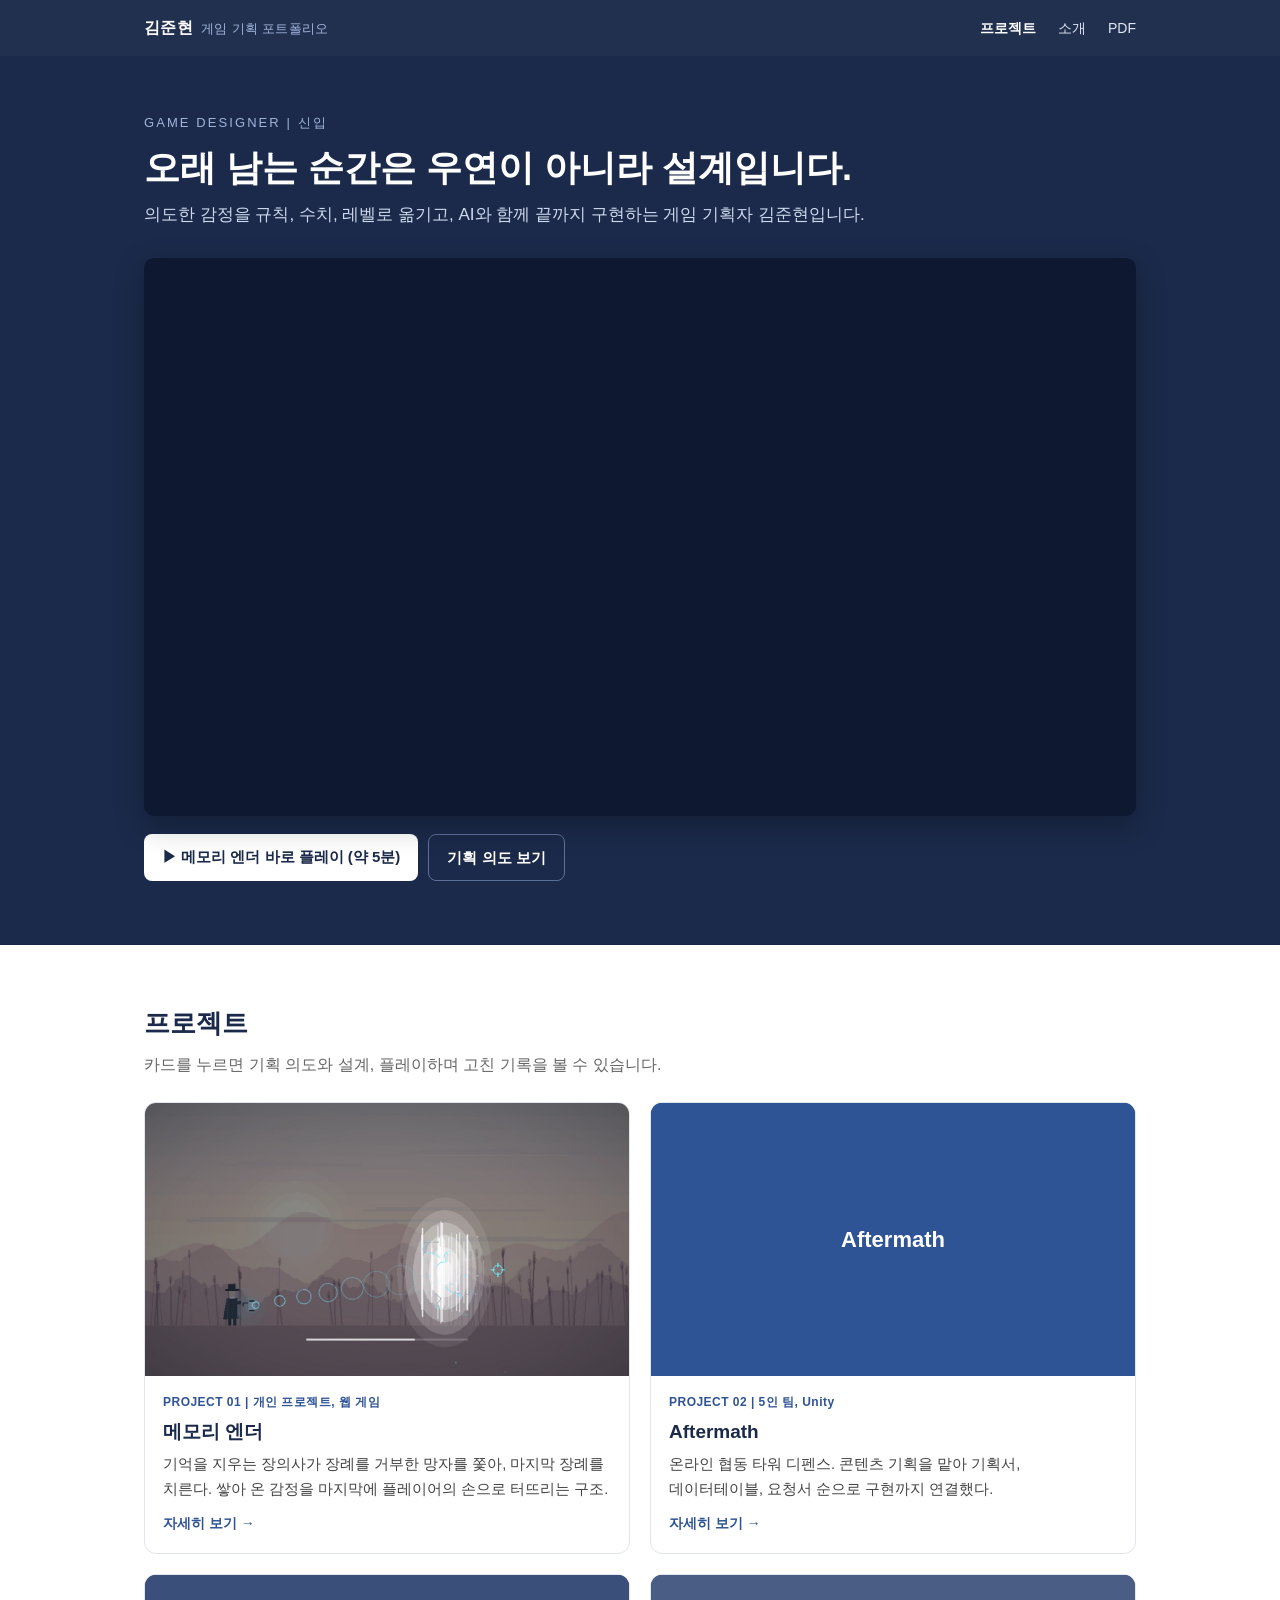
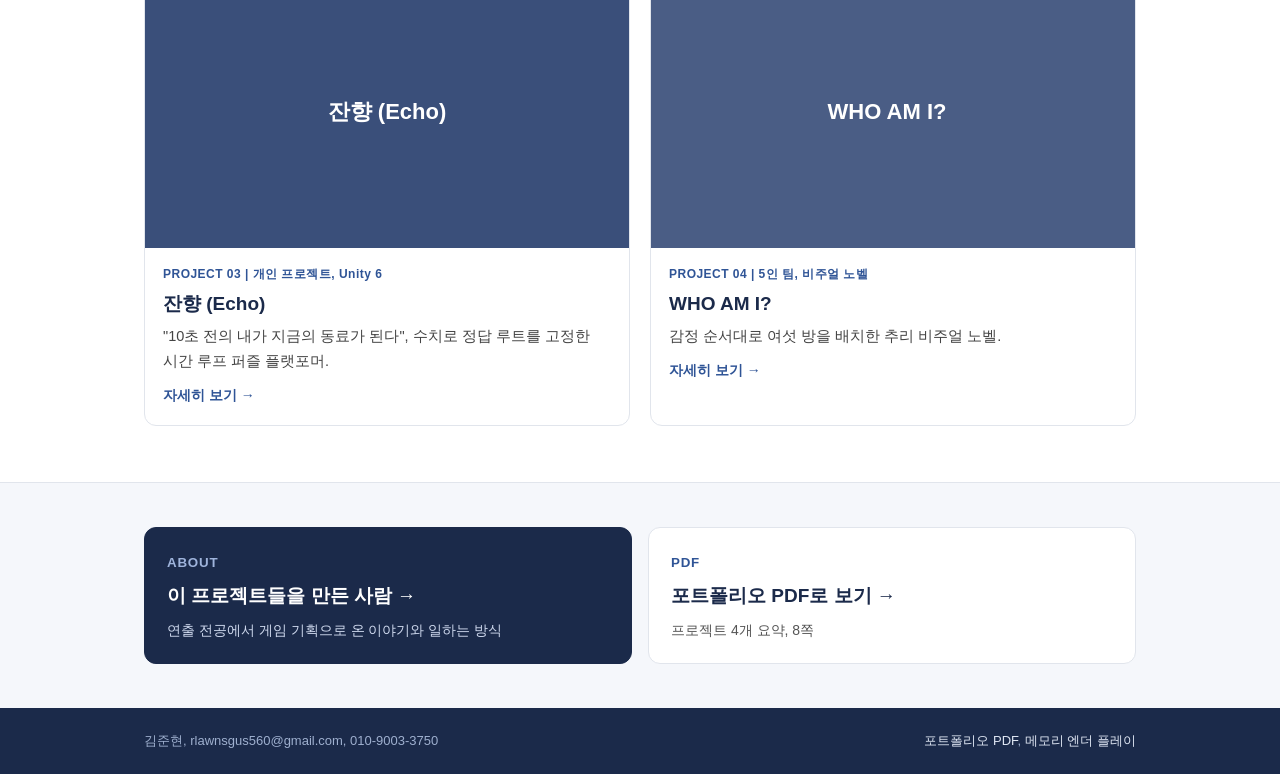
==== index.html @ c904babc "갤러리와 기획서 화면 순서를 타이틀부터로, WHO AM I 카드 제목 시각 보정 Co-Authored-By: Claude Opus 5.5 <noreply@anthropic.com>" ====
<!DOCTYPE html><html lang="ko"><head><meta charset="utf-8"><meta name="viewport" content="width=device-width,initial-scale=1">
<title>김준현 | 게임 기획 포트폴리오</title><meta name="description" content="게임 기획자 김준현 포트폴리오">
<link rel="stylesheet" href="assets/style.css?v=3"></head><body>
<nav class="top"><div class="wrap"><a class="brand" href="index.html">김준현<span>게임 기획 포트폴리오</span></a><ul><li><a href="index.html" class="on">프로젝트</a></li><li><a href="about.html" class="">소개</a></li><li><a href="files/portfolio.pdf" class="">PDF</a></li></ul></div></nav>

<header class="hero"><div class="wrap">
<div class="k">GAME DESIGNER | 신입</div>
<h1>오래 남는 순간은 우연이 아니라 설계입니다.</h1>
<p class="lead">의도한 감정을 규칙, 수치, 레벨로 옮기고, AI와 함께 끝까지 구현하는 게임 기획자 김준현입니다.</p>
<div class="video" data-v="memory-ender"><div class="ph"><img src="assets/img/me-chase.jpg" alt=""><div><b style="font-size:20px;color:#fff">메모리 엔더 플레이 영상</b><br>영상 준비 중. 아래 버튼으로 바로 플레이할 수 있습니다</div></div></div>
<div class="btns"><a class="btn p" href="https://sei-ban.github.io/memory-ender/?v=1124" target="_blank" rel="noopener">▶ 메모리 엔더 바로 플레이 (약 5분)</a><a class="btn g" href="projects/memory-ender.html">기획 의도 보기</a></div>
</div></header>
<section class="s"><div class="wrap">
<h2 class="t">프로젝트</h2><p class="st">카드를 누르면 기획 의도와 설계, 플레이하며 고친 기록을 볼 수 있습니다.</p>
<div class="cards"><a class="card" href="projects/memory-ender.html"><div class="thumb"><img src="assets/img/me-climax.jpg" alt=""></div><div class="c"><div class="tag">PROJECT 01 | 개인 프로젝트, 웹 게임</div><h4>메모리 엔더</h4><p>기억을 지우는 장의사가 장례를 거부한 망자를 쫓아, 마지막 장례를 치른다. 쌓아 온 감정을 마지막에 플레이어의 손으로 터뜨리는 구조.</p><div class="more">자세히 보기 →</div></div></a><a class="card" href="projects/aftermath.html"><div class="thumb"><div class="txt" style="background:#2F5496;">Aftermath</div></div><div class="c"><div class="tag">PROJECT 02 | 5인 팀, Unity</div><h4>Aftermath</h4><p>온라인 협동 타워 디펜스. 콘텐츠 기획을 맡아 기획서, 데이터테이블, 요청서 순으로 구현까지 연결했다.</p><div class="more">자세히 보기 →</div></div></a><a class="card" href="projects/echo.html"><div class="thumb"><div class="txt" style="background:#3A4F7A;">잔향 (Echo)</div></div><div class="c"><div class="tag">PROJECT 03 | 개인 프로젝트, Unity 6</div><h4>잔향 (Echo)</h4><p>"10초 전의 내가 지금의 동료가 된다", 수치로 정답 루트를 고정한 시간 루프 퍼즐 플랫포머.</p><div class="more">자세히 보기 →</div></div></a><a class="card" href="projects/whoami.html"><div class="thumb"><div class="txt" style="background:#4A5D85;padding-right:28px;">WHO AM I?</div></div><div class="c"><div class="tag">PROJECT 04 | 5인 팀, 비주얼 노벨</div><h4>WHO AM I?</h4><p>감정 순서대로 여섯 방을 배치한 추리 비주얼 노벨.</p><div class="more">자세히 보기 →</div></div></a></div>
</div></section>
<section class="next"><div class="wrap"><div class="grid">
<a class="box dark" href="about.html"><small>ABOUT</small><b>이 프로젝트들을 만든 사람 →</b><span>연출 전공에서 게임 기획으로 온 이야기와 일하는 방식</span></a>
<a class="box" href="files/portfolio.pdf"><small>PDF</small><b>포트폴리오 PDF로 보기 →</b><span>프로젝트 4개 요약, 8쪽</span></a>
</div></div></section>
<footer><div class="wrap"><span>김준현, rlawnsgus560@gmail.com, 010-9003-3750</span><span><a href="files/portfolio.pdf">포트폴리오 PDF</a>, <a href="https://sei-ban.github.io/memory-ender/?v=1124" target="_blank" rel="noopener">메모리 엔더 플레이</a></span></div></footer>
<script src="assets/site.js?v=2"></script></body></html>
---- assets/style.css ----
:root{--navy:#1B2A4A;--navy2:#2F5496;--sky:#9fb4dc;--bg:#F5F7FB;--line:#e1e5ec;--text:#222;--muted:#666}
*{box-sizing:border-box;margin:0;padding:0}
html{scroll-behavior:smooth}
body{font-family:'Pretendard','Malgun Gothic','Apple SD Gothic Neo','Noto Sans KR',sans-serif;color:var(--text);background:#fff;line-height:1.7;font-size:16px;word-break:keep-all}
a{color:var(--navy2);text-decoration:none}a:hover{text-decoration:underline}
img{max-width:100%;display:block}
.wrap{max-width:1040px;margin:0 auto;padding:0 24px}

/* 상단 메뉴 */
nav.top{position:sticky;top:0;z-index:10;background:rgba(27,42,74,.97);color:#fff}
nav.top .wrap{display:flex;align-items:center;justify-content:space-between;height:56px}
nav.top .brand{color:#fff;font-weight:700;letter-spacing:.02em}
nav.top .brand span{color:var(--sky);font-weight:400;margin-left:8px;font-size:13px}
nav.top ul{list-style:none;display:flex;gap:22px}
nav.top ul a{color:#dfe6f3;font-size:14px}nav.top ul a.on{color:#fff;font-weight:700}

/* 히어로 */
.hero{background:var(--navy);color:#fff;padding:56px 0 64px}
.hero .k{color:var(--sky);font-size:13px;letter-spacing:.16em}
.hero h1{font-size:36px;line-height:1.35;margin:10px 0 8px}
.hero p.lead{color:#cfd9ee;font-size:17px}
.hero .video{margin-top:28px}
.video{position:relative;aspect-ratio:16/9;background:#0e1830;border-radius:10px;overflow:hidden;box-shadow:0 10px 30px rgba(0,0,0,.25)}
.video iframe{position:absolute;inset:0;width:100%;height:100%;border:0}
.video .ph{position:absolute;inset:0;display:flex;flex-direction:column;align-items:center;justify-content:center;color:#cfd9ee;text-align:center;padding:20px}
.video .ph img{position:absolute;inset:0;width:100%;height:100%;object-fit:cover;opacity:.55}
.video .ph div{position:relative}
.btns{display:flex;gap:10px;flex-wrap:wrap;margin-top:18px}
.btn{display:inline-block;padding:10px 18px;border-radius:8px;font-weight:700;font-size:15px}
.btn.p{background:#fff;color:var(--navy)}.btn.g{border:1px solid #5d7099;color:#fff}
.btn.n{background:var(--navy);color:#fff}.btn.o{border:1px solid var(--navy);color:var(--navy)}
.btn:hover{text-decoration:none;opacity:.9}

/* 섹션 */
section.s{padding:56px 0}
section.alt{background:var(--bg)}
h2.t{font-size:26px;color:var(--navy);margin-bottom:6px}
p.st{color:var(--muted);margin-bottom:24px}
h3{font-size:19px;color:var(--navy);margin:34px 0 10px;padding-left:10px;border-left:4px solid var(--navy2)}
p{margin-bottom:10px}

/* 카드 */
.cards{display:grid;grid-template-columns:repeat(2,1fr);gap:20px}
.card{display:block;background:#fff;border:1px solid var(--line);border-radius:12px;overflow:hidden;color:var(--text);transition:transform .15s,box-shadow .15s}
.card:hover{transform:translateY(-3px);box-shadow:0 10px 24px rgba(27,42,74,.12);text-decoration:none}
.card .thumb{aspect-ratio:16/9;background:var(--navy);position:relative;overflow:hidden}
.card .thumb img{width:100%;height:100%;object-fit:cover}
.card .thumb .txt{position:absolute;inset:0;display:flex;align-items:center;justify-content:center;color:#fff;font-size:22px;font-weight:700;text-align:center;padding:16px}
.card .c{padding:16px 18px 18px}
.card .tag{font-size:12px;color:var(--navy2);font-weight:700;letter-spacing:.04em}
.card h4{font-size:19px;color:var(--navy);margin:4px 0}
.card p{font-size:14.5px;color:#444;margin:0}
.card .more{margin-top:10px;font-size:14px;font-weight:700;color:var(--navy2)}

/* 상세 */
.phead{background:var(--navy);color:#fff;padding:40px 0 34px}
.phead .k{color:var(--sky);font-size:13px;letter-spacing:.14em}
.phead h1{font-size:32px;margin:6px 0}
.phead p{color:#cfd9ee;margin:0}
.stats{display:grid;grid-template-columns:repeat(4,1fr);gap:12px;margin:24px 0}
.stat{border:1px solid var(--line);border-radius:10px;text-align:center;padding:14px 6px;background:#fff}
.stat b{display:block;font-size:26px;color:var(--navy);line-height:1.2}.stat span{font-size:13px;color:var(--muted)}
table{width:100%;border-collapse:collapse;font-size:14.5px;margin:8px 0 14px}
th{background:var(--navy);color:#fff;text-align:left;padding:9px 10px;font-weight:700}
td{border:1px solid var(--line);padding:9px 10px;vertical-align:top}
table.info td.h{background:#F2F5FA;color:var(--navy);font-weight:700;width:110px}
.fig{margin:10px 0 6px;border:1px solid var(--line);border-radius:8px;overflow:hidden}
.cap{font-size:13px;color:var(--muted);margin-bottom:12px}
.gallery{display:grid;grid-template-columns:repeat(2,1fr);gap:10px;margin:10px 0}
.gallery img{border-radius:8px;border:1px solid var(--line)}
ul.l{padding-left:20px;margin-bottom:12px}ul.l li{margin-bottom:4px}
.lesson{background:var(--navy);color:#fff;border-radius:10px;padding:16px 20px;margin:26px 0 0}
.lesson b{color:var(--sky);margin-right:8px}
.note{font-size:13.5px;color:var(--muted)}
.docs{display:flex;flex-wrap:wrap;gap:10px;margin:8px 0}

/* 다음으로 */
.next{background:var(--bg);padding:44px 0;border-top:1px solid var(--line)}
.next .grid{display:grid;grid-template-columns:1fr 1fr;gap:16px}
.next a.box{display:block;background:#fff;border:1px solid var(--line);border-radius:12px;padding:20px 22px;color:var(--text)}
.next a.box:hover{text-decoration:none;box-shadow:0 8px 20px rgba(27,42,74,.1)}
.next .box small{color:var(--navy2);font-weight:700;letter-spacing:.06em}
.next .box b{display:block;font-size:19px;color:var(--navy);margin:4px 0}
.next .box span{font-size:14px;color:#555}
.next .box.dark{background:var(--navy);border-color:var(--navy)}
.next .box.dark b{color:#fff}.next .box.dark span{color:#cfd9ee}.next .box.dark small{color:var(--sky)}

/* 소개 */
.about{display:grid;grid-template-columns:220px 1fr;gap:36px;align-items:start}
.about img.ph{width:220px;border-radius:12px}
.chips{display:flex;flex-wrap:wrap;gap:8px;margin:8px 0 14px}
.chip{background:#EEF2F9;color:var(--navy);border-radius:20px;padding:4px 12px;font-size:14px}
.tl{border-left:2px solid var(--line);padding-left:18px;margin:8px 0}
.tl div{position:relative;margin-bottom:12px}
.tl div::before{content:'';position:absolute;left:-24px;top:9px;width:10px;height:10px;border-radius:50%;background:var(--navy2)}
.tl b{color:var(--navy)}
.pdfview{width:100%;height:80vh;border:1px solid var(--line);border-radius:8px}

footer{background:var(--navy);color:#9fb0cf;font-size:13px;padding:22px 0}
footer .wrap{display:flex;justify-content:space-between;flex-wrap:wrap;gap:8px}
footer a{color:#dfe6f3}

@media(max-width:760px){
 .hero h1{font-size:27px}.cards,.next .grid,.gallery{grid-template-columns:1fr}
 .stats{grid-template-columns:repeat(2,1fr)}.about{grid-template-columns:1fr}
 nav.top ul{gap:14px}nav.top .brand span{display:none}
}

.slides{position:relative;width:100%;aspect-ratio:16/9;margin:12px 0;border:1px solid #d9dde5;border-radius:8px;overflow:hidden;background:#f3f4f7}
.slides iframe{position:absolute;inset:0;width:100%;height:100%;border:0}

.next.top{padding:14px 0;background:var(--bg);border-bottom:1px solid var(--line)}
.next.top .grid{gap:12px}
.next.top .box{padding:12px 16px}
.next.top .box b{font-size:15px}
.next.top .box span{font-size:13px}

.doclist{display:grid;grid-template-columns:repeat(auto-fill,minmax(230px,1fr));gap:12px;margin:10px 0 8px}
.doclist .dg{border:1px solid var(--line);border-radius:10px;padding:12px 14px;background:#fff}
.doclist .dg b{display:block;color:var(--navy);font-size:14px;margin-bottom:6px}
.doclist .dg a{display:block;font-size:14px;padding:3px 0;border-top:1px dashed #edf0f5}
.doclist .dg a:first-of-type{border-top:none}
.doclist .dg a small{color:#8a93a3;font-size:12px;margin-left:4px}
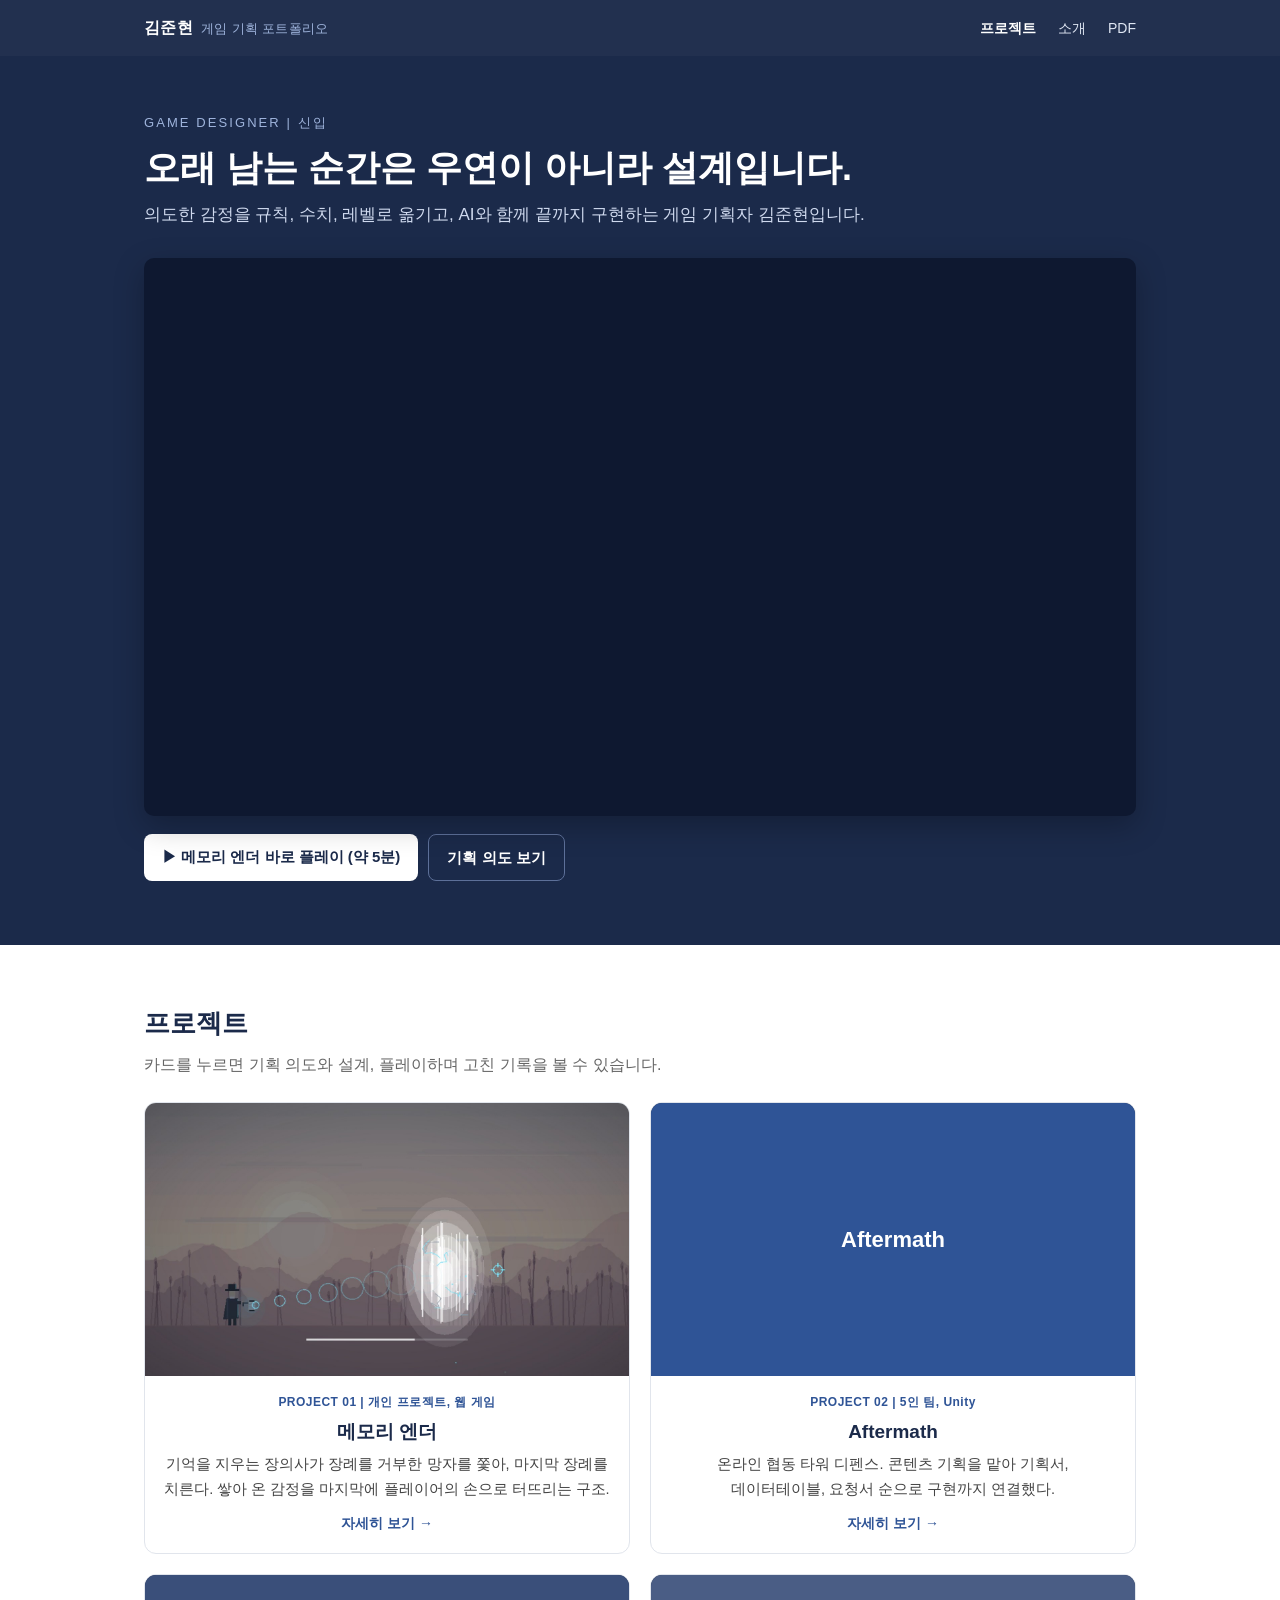
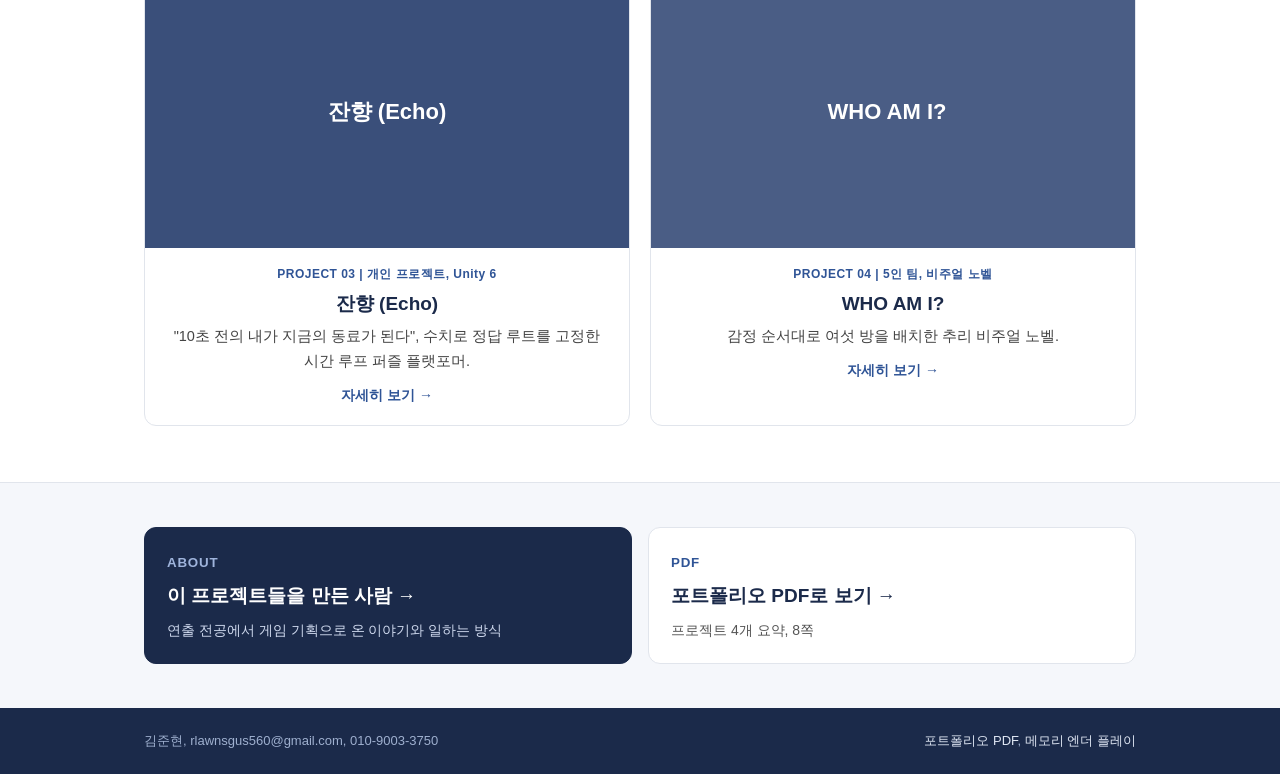
==== commit e1fbc76b: "프로젝트 카드 문구 가운데 정렬 Co-Authored-By: Claude Opus 5.5 <noreply@anthropic.com> Claude-Session: https://cl" ====
--- a/index.html
+++ b/index.html
@@ -1,6 +1,6 @@
 <!DOCTYPE html><html lang="ko"><head><meta charset="utf-8"><meta name="viewport" content="width=device-width,initial-scale=1">
 <title>김준현 | 게임 기획 포트폴리오</title><meta name="description" content="게임 기획자 김준현 포트폴리오">
-<link rel="stylesheet" href="assets/style.css?v=3"></head><body>
+<link rel="stylesheet" href="assets/style.css?v=4"></head><body>
 <nav class="top"><div class="wrap"><a class="brand" href="index.html">김준현<span>게임 기획 포트폴리오</span></a><ul><li><a href="index.html" class="on">프로젝트</a></li><li><a href="about.html" class="">소개</a></li><li><a href="files/portfolio.pdf" class="">PDF</a></li></ul></div></nav>
 
 <header class="hero"><div class="wrap">
--- a/assets/style.css
+++ b/assets/style.css
@@ -46,7 +46,7 @@
 .card .thumb{aspect-ratio:16/9;background:var(--navy);position:relative;overflow:hidden}
 .card .thumb img{width:100%;height:100%;object-fit:cover}
 .card .thumb .txt{position:absolute;inset:0;display:flex;align-items:center;justify-content:center;color:#fff;font-size:22px;font-weight:700;text-align:center;padding:16px}
-.card .c{padding:16px 18px 18px}
+.card .c{padding:16px 18px 18px;text-align:center}
 .card .tag{font-size:12px;color:var(--navy2);font-weight:700;letter-spacing:.04em}
 .card h4{font-size:19px;color:var(--navy);margin:4px 0}
 .card p{font-size:14.5px;color:#444;margin:0}
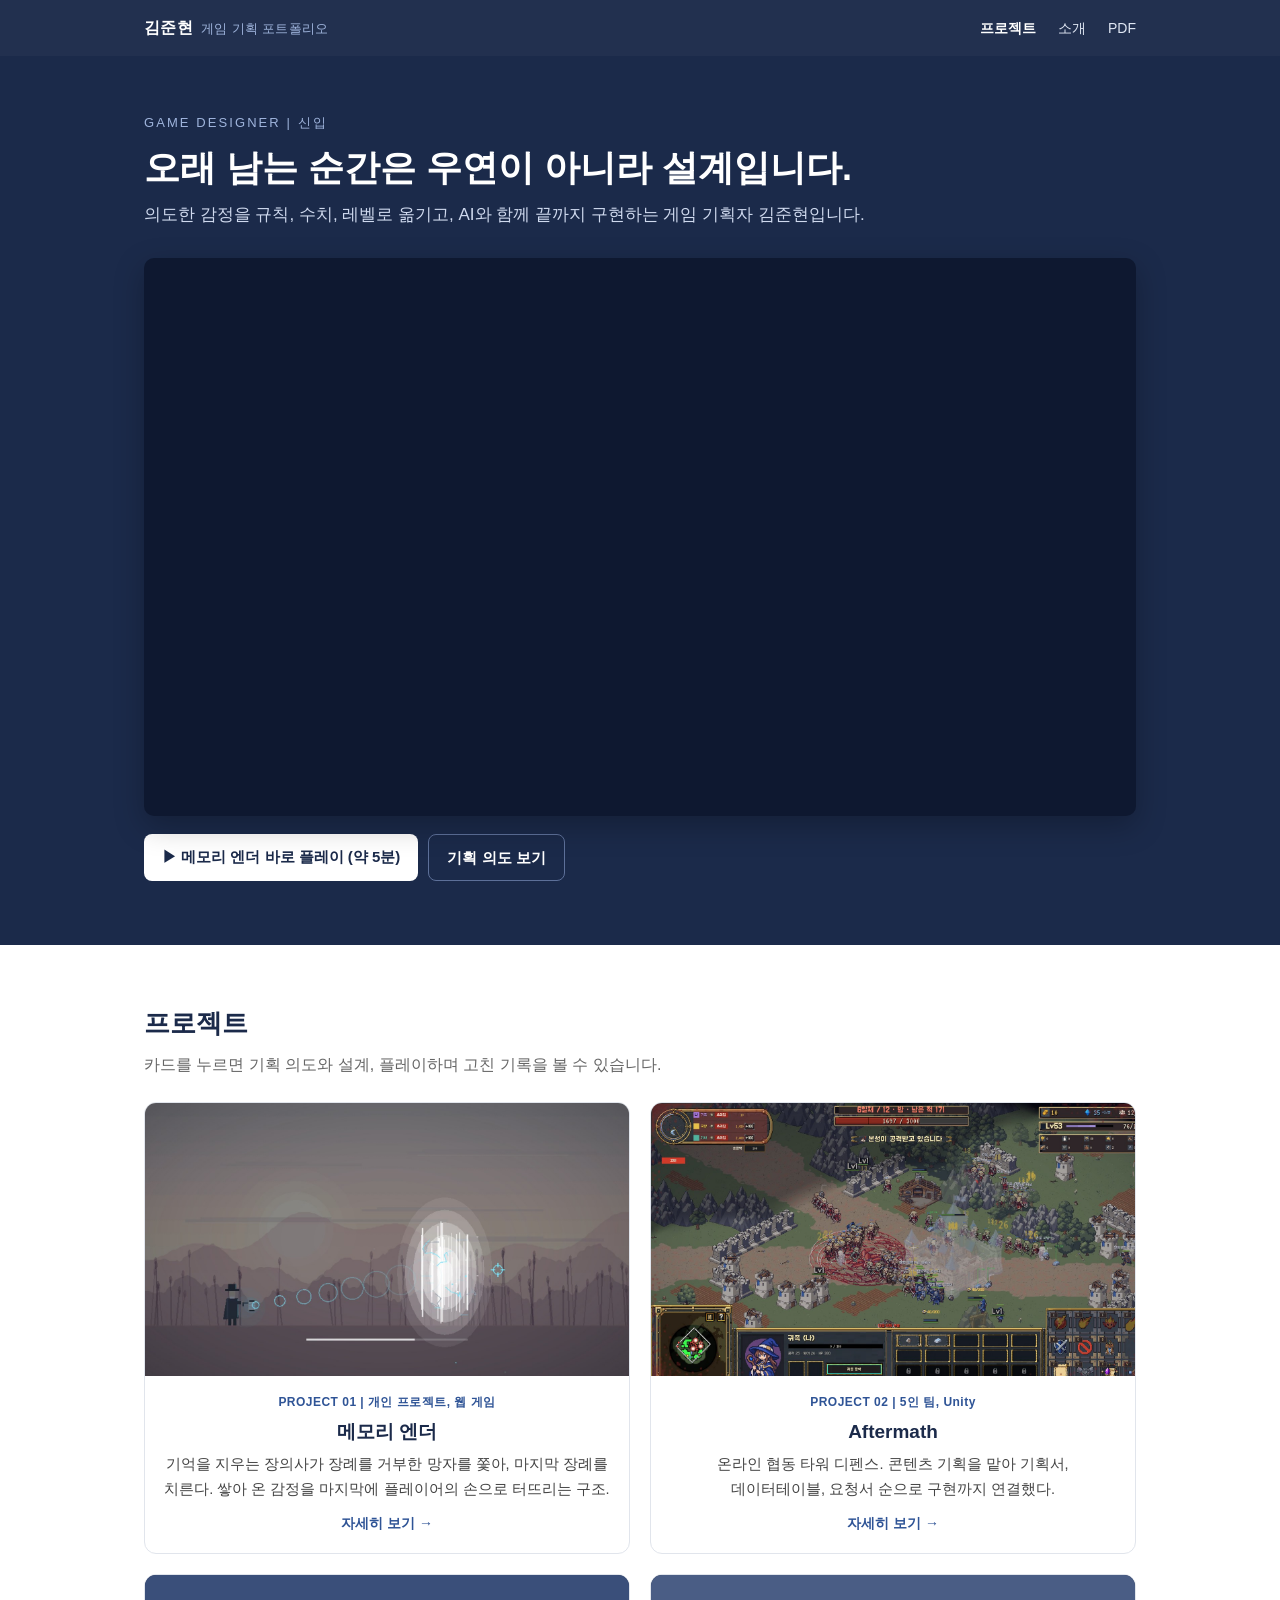
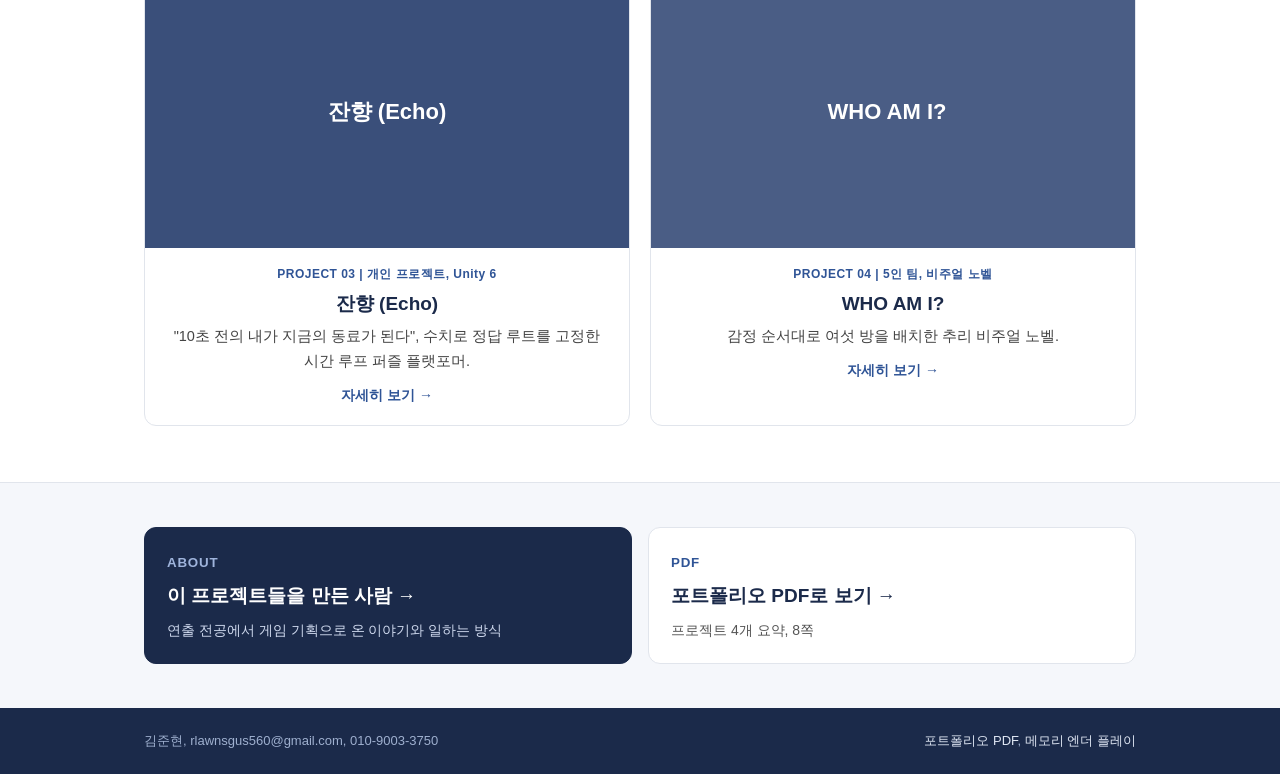
==== commit cbd9e716: "Aftermath 게임 화면 갤러리와 카드 썸네일 추가, 포트폴리오 PDF 갱신 Co-Authored-By: Claude Opus 5.5 <noreply@anthropic.com>" ====
--- a/index.html
+++ b/index.html
@@ -12,7 +12,7 @@
 </div></header>
 <section class="s"><div class="wrap">
 <h2 class="t">프로젝트</h2><p class="st">카드를 누르면 기획 의도와 설계, 플레이하며 고친 기록을 볼 수 있습니다.</p>
-<div class="cards"><a class="card" href="projects/memory-ender.html"><div class="thumb"><img src="assets/img/me-climax.jpg" alt=""></div><div class="c"><div class="tag">PROJECT 01 | 개인 프로젝트, 웹 게임</div><h4>메모리 엔더</h4><p>기억을 지우는 장의사가 장례를 거부한 망자를 쫓아, 마지막 장례를 치른다. 쌓아 온 감정을 마지막에 플레이어의 손으로 터뜨리는 구조.</p><div class="more">자세히 보기 →</div></div></a><a class="card" href="projects/aftermath.html"><div class="thumb"><div class="txt" style="background:#2F5496;">Aftermath</div></div><div class="c"><div class="tag">PROJECT 02 | 5인 팀, Unity</div><h4>Aftermath</h4><p>온라인 협동 타워 디펜스. 콘텐츠 기획을 맡아 기획서, 데이터테이블, 요청서 순으로 구현까지 연결했다.</p><div class="more">자세히 보기 →</div></div></a><a class="card" href="projects/echo.html"><div class="thumb"><div class="txt" style="background:#3A4F7A;">잔향 (Echo)</div></div><div class="c"><div class="tag">PROJECT 03 | 개인 프로젝트, Unity 6</div><h4>잔향 (Echo)</h4><p>"10초 전의 내가 지금의 동료가 된다", 수치로 정답 루트를 고정한 시간 루프 퍼즐 플랫포머.</p><div class="more">자세히 보기 →</div></div></a><a class="card" href="projects/whoami.html"><div class="thumb"><div class="txt" style="background:#4A5D85;padding-right:28px;">WHO AM I?</div></div><div class="c"><div class="tag">PROJECT 04 | 5인 팀, 비주얼 노벨</div><h4>WHO AM I?</h4><p>감정 순서대로 여섯 방을 배치한 추리 비주얼 노벨.</p><div class="more">자세히 보기 →</div></div></a></div>
+<div class="cards"><a class="card" href="projects/memory-ender.html"><div class="thumb"><img src="assets/img/me-climax.jpg" alt=""></div><div class="c"><div class="tag">PROJECT 01 | 개인 프로젝트, 웹 게임</div><h4>메모리 엔더</h4><p>기억을 지우는 장의사가 장례를 거부한 망자를 쫓아, 마지막 장례를 치른다. 쌓아 온 감정을 마지막에 플레이어의 손으로 터뜨리는 구조.</p><div class="more">자세히 보기 →</div></div></a><a class="card" href="projects/aftermath.html"><div class="thumb"><img src="assets/img/af-battle-full.jpg" alt=""></div><div class="c"><div class="tag">PROJECT 02 | 5인 팀, Unity</div><h4>Aftermath</h4><p>온라인 협동 타워 디펜스. 콘텐츠 기획을 맡아 기획서, 데이터테이블, 요청서 순으로 구현까지 연결했다.</p><div class="more">자세히 보기 →</div></div></a><a class="card" href="projects/echo.html"><div class="thumb"><div class="txt" style="background:#3A4F7A;">잔향 (Echo)</div></div><div class="c"><div class="tag">PROJECT 03 | 개인 프로젝트, Unity 6</div><h4>잔향 (Echo)</h4><p>"10초 전의 내가 지금의 동료가 된다", 수치로 정답 루트를 고정한 시간 루프 퍼즐 플랫포머.</p><div class="more">자세히 보기 →</div></div></a><a class="card" href="projects/whoami.html"><div class="thumb"><div class="txt" style="background:#4A5D85;padding-right:28px;">WHO AM I?</div></div><div class="c"><div class="tag">PROJECT 04 | 5인 팀, 비주얼 노벨</div><h4>WHO AM I?</h4><p>감정 순서대로 여섯 방을 배치한 추리 비주얼 노벨.</p><div class="more">자세히 보기 →</div></div></a></div>
 </div></section>
 <section class="next"><div class="wrap"><div class="grid">
 <a class="box dark" href="about.html"><small>ABOUT</small><b>이 프로젝트들을 만든 사람 →</b><span>연출 전공에서 게임 기획으로 온 이야기와 일하는 방식</span></a>
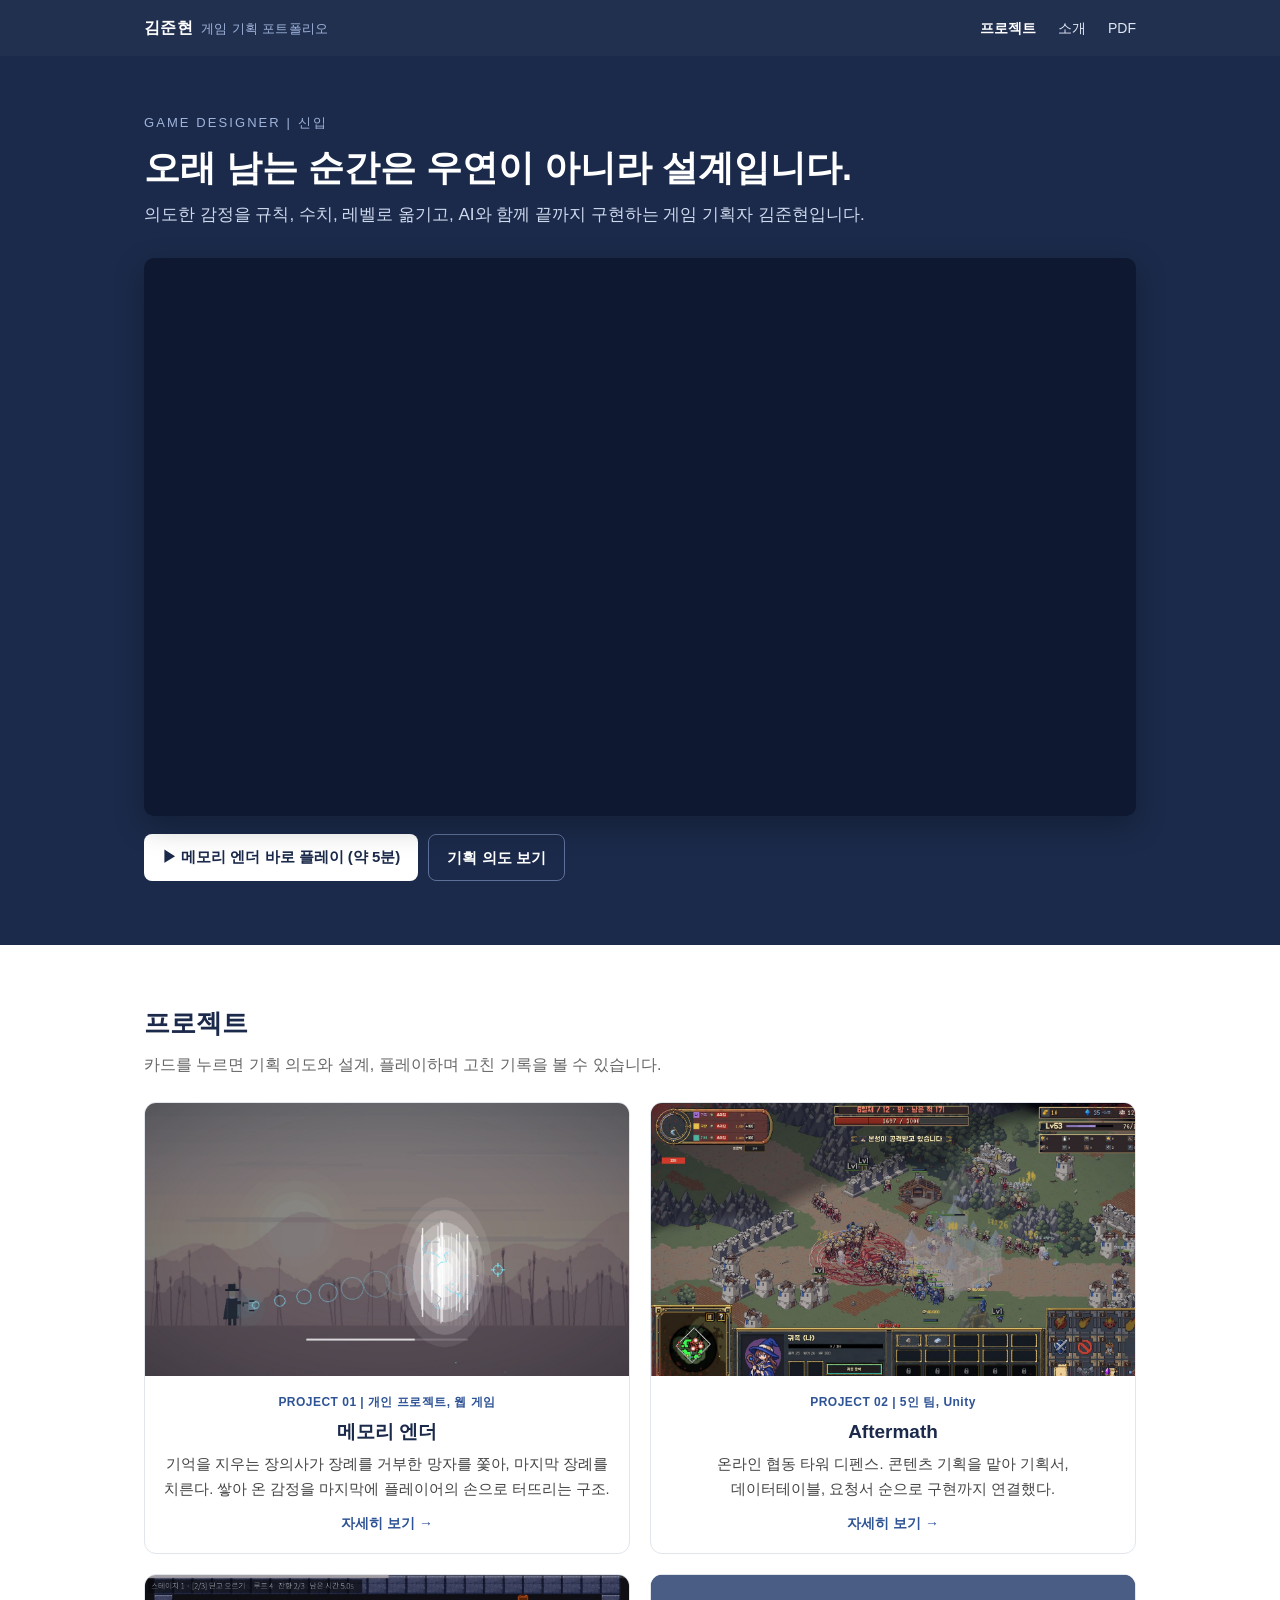
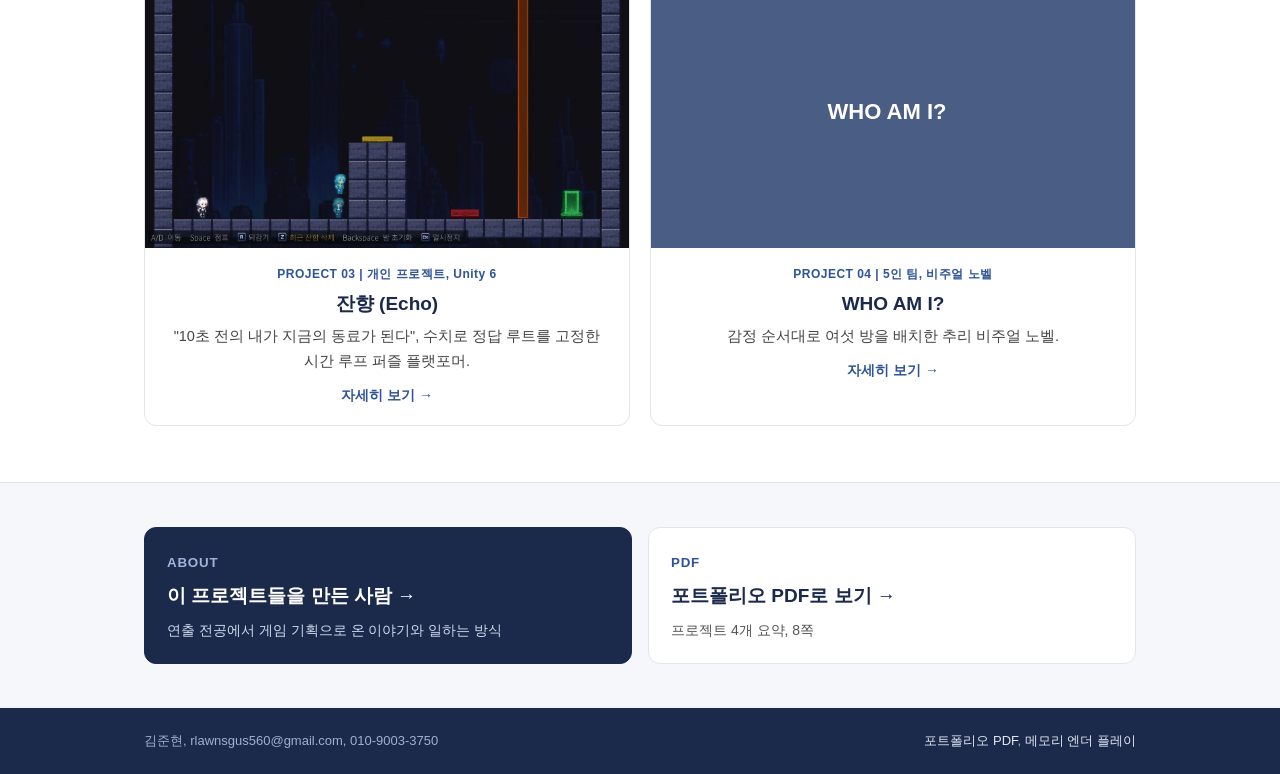
==== commit 7e9a5854: "잔향 게임 화면 갤러리와 카드 썸네일 추가, 포트폴리오 PDF 갱신 Co-Authored-By: Claude Opus 5.5 <noreply@anthropic.com> Claude" ====
--- a/index.html
+++ b/index.html
@@ -12,7 +12,7 @@
 </div></header>
 <section class="s"><div class="wrap">
 <h2 class="t">프로젝트</h2><p class="st">카드를 누르면 기획 의도와 설계, 플레이하며 고친 기록을 볼 수 있습니다.</p>
-<div class="cards"><a class="card" href="projects/memory-ender.html"><div class="thumb"><img src="assets/img/me-climax.jpg" alt=""></div><div class="c"><div class="tag">PROJECT 01 | 개인 프로젝트, 웹 게임</div><h4>메모리 엔더</h4><p>기억을 지우는 장의사가 장례를 거부한 망자를 쫓아, 마지막 장례를 치른다. 쌓아 온 감정을 마지막에 플레이어의 손으로 터뜨리는 구조.</p><div class="more">자세히 보기 →</div></div></a><a class="card" href="projects/aftermath.html"><div class="thumb"><img src="assets/img/af-battle-full.jpg" alt=""></div><div class="c"><div class="tag">PROJECT 02 | 5인 팀, Unity</div><h4>Aftermath</h4><p>온라인 협동 타워 디펜스. 콘텐츠 기획을 맡아 기획서, 데이터테이블, 요청서 순으로 구현까지 연결했다.</p><div class="more">자세히 보기 →</div></div></a><a class="card" href="projects/echo.html"><div class="thumb"><div class="txt" style="background:#3A4F7A;">잔향 (Echo)</div></div><div class="c"><div class="tag">PROJECT 03 | 개인 프로젝트, Unity 6</div><h4>잔향 (Echo)</h4><p>"10초 전의 내가 지금의 동료가 된다", 수치로 정답 루트를 고정한 시간 루프 퍼즐 플랫포머.</p><div class="more">자세히 보기 →</div></div></a><a class="card" href="projects/whoami.html"><div class="thumb"><div class="txt" style="background:#4A5D85;padding-right:28px;">WHO AM I?</div></div><div class="c"><div class="tag">PROJECT 04 | 5인 팀, 비주얼 노벨</div><h4>WHO AM I?</h4><p>감정 순서대로 여섯 방을 배치한 추리 비주얼 노벨.</p><div class="more">자세히 보기 →</div></div></a></div>
+<div class="cards"><a class="card" href="projects/memory-ender.html"><div class="thumb"><img src="assets/img/me-climax.jpg" alt=""></div><div class="c"><div class="tag">PROJECT 01 | 개인 프로젝트, 웹 게임</div><h4>메모리 엔더</h4><p>기억을 지우는 장의사가 장례를 거부한 망자를 쫓아, 마지막 장례를 치른다. 쌓아 온 감정을 마지막에 플레이어의 손으로 터뜨리는 구조.</p><div class="more">자세히 보기 →</div></div></a><a class="card" href="projects/aftermath.html"><div class="thumb"><img src="assets/img/af-battle-full.jpg" alt=""></div><div class="c"><div class="tag">PROJECT 02 | 5인 팀, Unity</div><h4>Aftermath</h4><p>온라인 협동 타워 디펜스. 콘텐츠 기획을 맡아 기획서, 데이터테이블, 요청서 순으로 구현까지 연결했다.</p><div class="more">자세히 보기 →</div></div></a><a class="card" href="projects/echo.html"><div class="thumb"><img src="assets/img/echo-tower.jpg" alt=""></div><div class="c"><div class="tag">PROJECT 03 | 개인 프로젝트, Unity 6</div><h4>잔향 (Echo)</h4><p>"10초 전의 내가 지금의 동료가 된다", 수치로 정답 루트를 고정한 시간 루프 퍼즐 플랫포머.</p><div class="more">자세히 보기 →</div></div></a><a class="card" href="projects/whoami.html"><div class="thumb"><div class="txt" style="background:#4A5D85;padding-right:28px;">WHO AM I?</div></div><div class="c"><div class="tag">PROJECT 04 | 5인 팀, 비주얼 노벨</div><h4>WHO AM I?</h4><p>감정 순서대로 여섯 방을 배치한 추리 비주얼 노벨.</p><div class="more">자세히 보기 →</div></div></a></div>
 </div></section>
 <section class="next"><div class="wrap"><div class="grid">
 <a class="box dark" href="about.html"><small>ABOUT</small><b>이 프로젝트들을 만든 사람 →</b><span>연출 전공에서 게임 기획으로 온 이야기와 일하는 방식</span></a>
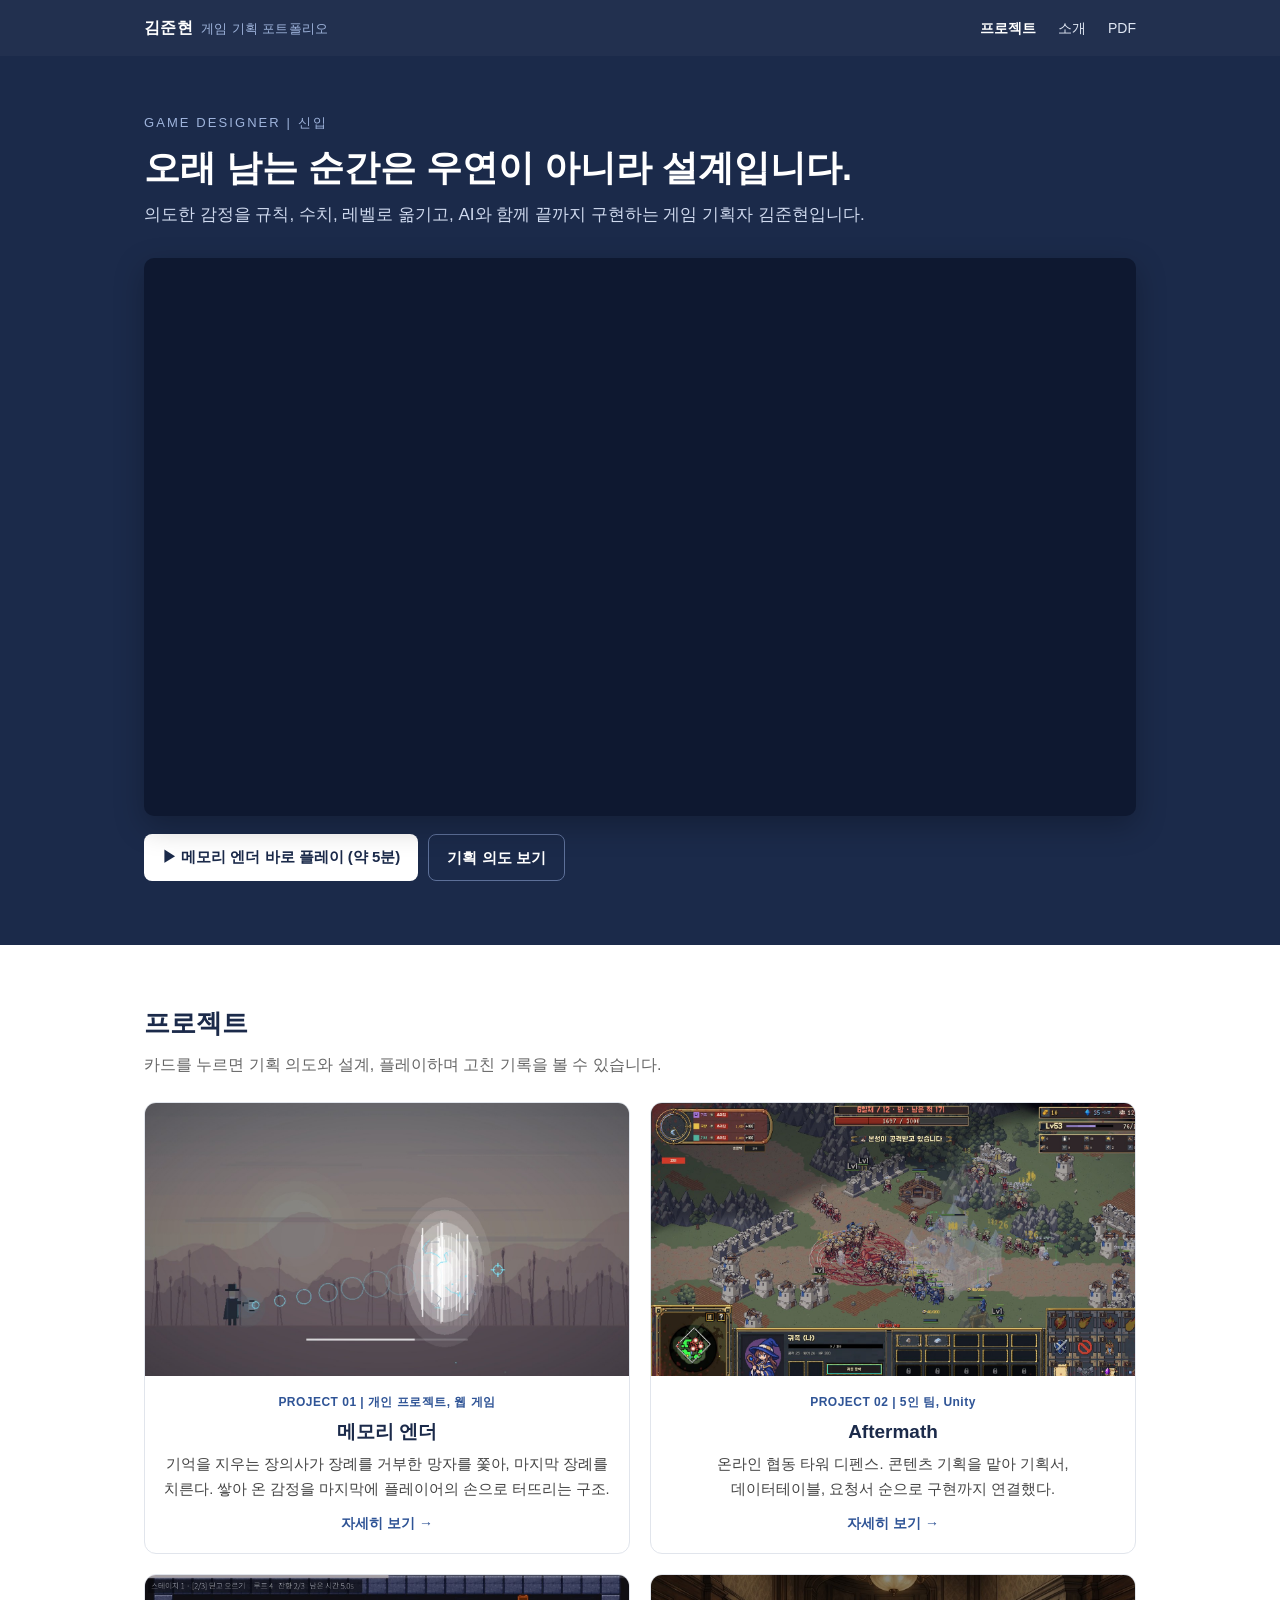
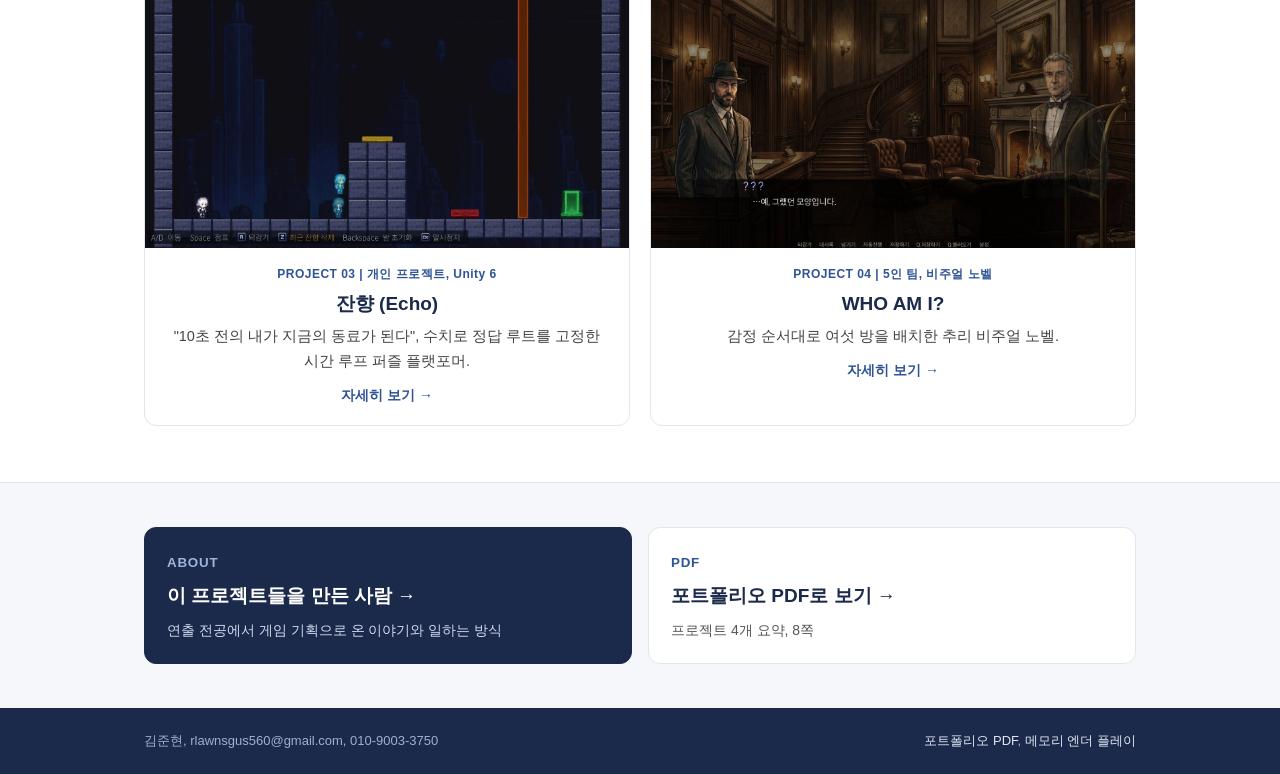
==== commit bd451e1d: "WHO AM I 게임 화면 갤러리와 카드 썸네일 추가, 포트폴리오 PDF 갱신 Co-Authored-By: Claude Opus 5.5 <noreply@anthropic.com> " ====
--- a/index.html
+++ b/index.html
@@ -1,6 +1,6 @@
 <!DOCTYPE html><html lang="ko"><head><meta charset="utf-8"><meta name="viewport" content="width=device-width,initial-scale=1">
 <title>김준현 | 게임 기획 포트폴리오</title><meta name="description" content="게임 기획자 김준현 포트폴리오">
-<link rel="stylesheet" href="assets/style.css?v=4"></head><body>
+<link rel="stylesheet" href="assets/style.css?v=5"></head><body>
 <nav class="top"><div class="wrap"><a class="brand" href="index.html">김준현<span>게임 기획 포트폴리오</span></a><ul><li><a href="index.html" class="on">프로젝트</a></li><li><a href="about.html" class="">소개</a></li><li><a href="files/portfolio.pdf" class="">PDF</a></li></ul></div></nav>
 
 <header class="hero"><div class="wrap">
@@ -12,11 +12,11 @@
 </div></header>
 <section class="s"><div class="wrap">
 <h2 class="t">프로젝트</h2><p class="st">카드를 누르면 기획 의도와 설계, 플레이하며 고친 기록을 볼 수 있습니다.</p>
-<div class="cards"><a class="card" href="projects/memory-ender.html"><div class="thumb"><img src="assets/img/me-climax.jpg" alt=""></div><div class="c"><div class="tag">PROJECT 01 | 개인 프로젝트, 웹 게임</div><h4>메모리 엔더</h4><p>기억을 지우는 장의사가 장례를 거부한 망자를 쫓아, 마지막 장례를 치른다. 쌓아 온 감정을 마지막에 플레이어의 손으로 터뜨리는 구조.</p><div class="more">자세히 보기 →</div></div></a><a class="card" href="projects/aftermath.html"><div class="thumb"><img src="assets/img/af-battle-full.jpg" alt=""></div><div class="c"><div class="tag">PROJECT 02 | 5인 팀, Unity</div><h4>Aftermath</h4><p>온라인 협동 타워 디펜스. 콘텐츠 기획을 맡아 기획서, 데이터테이블, 요청서 순으로 구현까지 연결했다.</p><div class="more">자세히 보기 →</div></div></a><a class="card" href="projects/echo.html"><div class="thumb"><img src="assets/img/echo-tower.jpg" alt=""></div><div class="c"><div class="tag">PROJECT 03 | 개인 프로젝트, Unity 6</div><h4>잔향 (Echo)</h4><p>"10초 전의 내가 지금의 동료가 된다", 수치로 정답 루트를 고정한 시간 루프 퍼즐 플랫포머.</p><div class="more">자세히 보기 →</div></div></a><a class="card" href="projects/whoami.html"><div class="thumb"><div class="txt" style="background:#4A5D85;padding-right:28px;">WHO AM I?</div></div><div class="c"><div class="tag">PROJECT 04 | 5인 팀, 비주얼 노벨</div><h4>WHO AM I?</h4><p>감정 순서대로 여섯 방을 배치한 추리 비주얼 노벨.</p><div class="more">자세히 보기 →</div></div></a></div>
+<div class="cards"><a class="card" href="projects/memory-ender.html"><div class="thumb"><img src="assets/img/me-climax.jpg" alt=""></div><div class="c"><div class="tag">PROJECT 01 | 개인 프로젝트, 웹 게임</div><h4>메모리 엔더</h4><p>기억을 지우는 장의사가 장례를 거부한 망자를 쫓아, 마지막 장례를 치른다. 쌓아 온 감정을 마지막에 플레이어의 손으로 터뜨리는 구조.</p><div class="more">자세히 보기 →</div></div></a><a class="card" href="projects/aftermath.html"><div class="thumb"><img src="assets/img/af-battle-full.jpg" alt=""></div><div class="c"><div class="tag">PROJECT 02 | 5인 팀, Unity</div><h4>Aftermath</h4><p>온라인 협동 타워 디펜스. 콘텐츠 기획을 맡아 기획서, 데이터테이블, 요청서 순으로 구현까지 연결했다.</p><div class="more">자세히 보기 →</div></div></a><a class="card" href="projects/echo.html"><div class="thumb"><img src="assets/img/echo-tower.jpg" alt=""></div><div class="c"><div class="tag">PROJECT 03 | 개인 프로젝트, Unity 6</div><h4>잔향 (Echo)</h4><p>"10초 전의 내가 지금의 동료가 된다", 수치로 정답 루트를 고정한 시간 루프 퍼즐 플랫포머.</p><div class="more">자세히 보기 →</div></div></a><a class="card" href="projects/whoami.html"><div class="thumb"><img src="assets/img/who-lobby.jpg" alt=""></div><div class="c"><div class="tag">PROJECT 04 | 5인 팀, 비주얼 노벨</div><h4>WHO AM I?</h4><p>감정 순서대로 여섯 방을 배치한 추리 비주얼 노벨.</p><div class="more">자세히 보기 →</div></div></a></div>
 </div></section>
 <section class="next"><div class="wrap"><div class="grid">
 <a class="box dark" href="about.html"><small>ABOUT</small><b>이 프로젝트들을 만든 사람 →</b><span>연출 전공에서 게임 기획으로 온 이야기와 일하는 방식</span></a>
 <a class="box" href="files/portfolio.pdf"><small>PDF</small><b>포트폴리오 PDF로 보기 →</b><span>프로젝트 4개 요약, 8쪽</span></a>
 </div></div></section>
 <footer><div class="wrap"><span>김준현, rlawnsgus560@gmail.com, 010-9003-3750</span><span><a href="files/portfolio.pdf">포트폴리오 PDF</a>, <a href="https://sei-ban.github.io/memory-ender/?v=1124" target="_blank" rel="noopener">메모리 엔더 플레이</a></span></div></footer>
-<script src="assets/site.js?v=2"></script></body></html>+<script src="assets/site.js?v=3"></script></body></html>
--- a/assets/style.css
+++ b/assets/style.css
@@ -68,6 +68,12 @@
 .cap{font-size:13px;color:var(--muted);margin-bottom:12px}
 .gallery{display:grid;grid-template-columns:repeat(2,1fr);gap:10px;margin:10px 0}
 .gallery img{border-radius:8px;border:1px solid var(--line)}
+.gallery img{cursor:zoom-in;transition:opacity .15s}.gallery img:hover{opacity:.85}
+.lb{position:fixed;inset:0;background:rgba(10,14,24,.92);display:none;align-items:center;justify-content:center;z-index:1000;cursor:zoom-out}
+.lb.on{display:flex}.lb img{max-width:92vw;max-height:84vh;border-radius:6px;cursor:default;image-rendering:auto}
+.lb button{position:absolute;background:none;border:0;color:#fff;font-size:44px;line-height:1;cursor:pointer;padding:12px 18px;opacity:.8}.lb button:hover{opacity:1}
+.lb-x{top:8px;right:12px}.lb-p{left:8px;top:50%;transform:translateY(-50%)}.lb-n{right:8px;top:50%;transform:translateY(-50%)}
+.lb-c{position:absolute;bottom:18px;left:0;right:0;text-align:center;color:#dfe5ef;font-size:14px}
 ul.l{padding-left:20px;margin-bottom:12px}ul.l li{margin-bottom:4px}
 .lesson{background:var(--navy);color:#fff;border-radius:10px;padding:16px 20px;margin:26px 0 0}
 .lesson b{color:var(--sky);margin-right:8px}
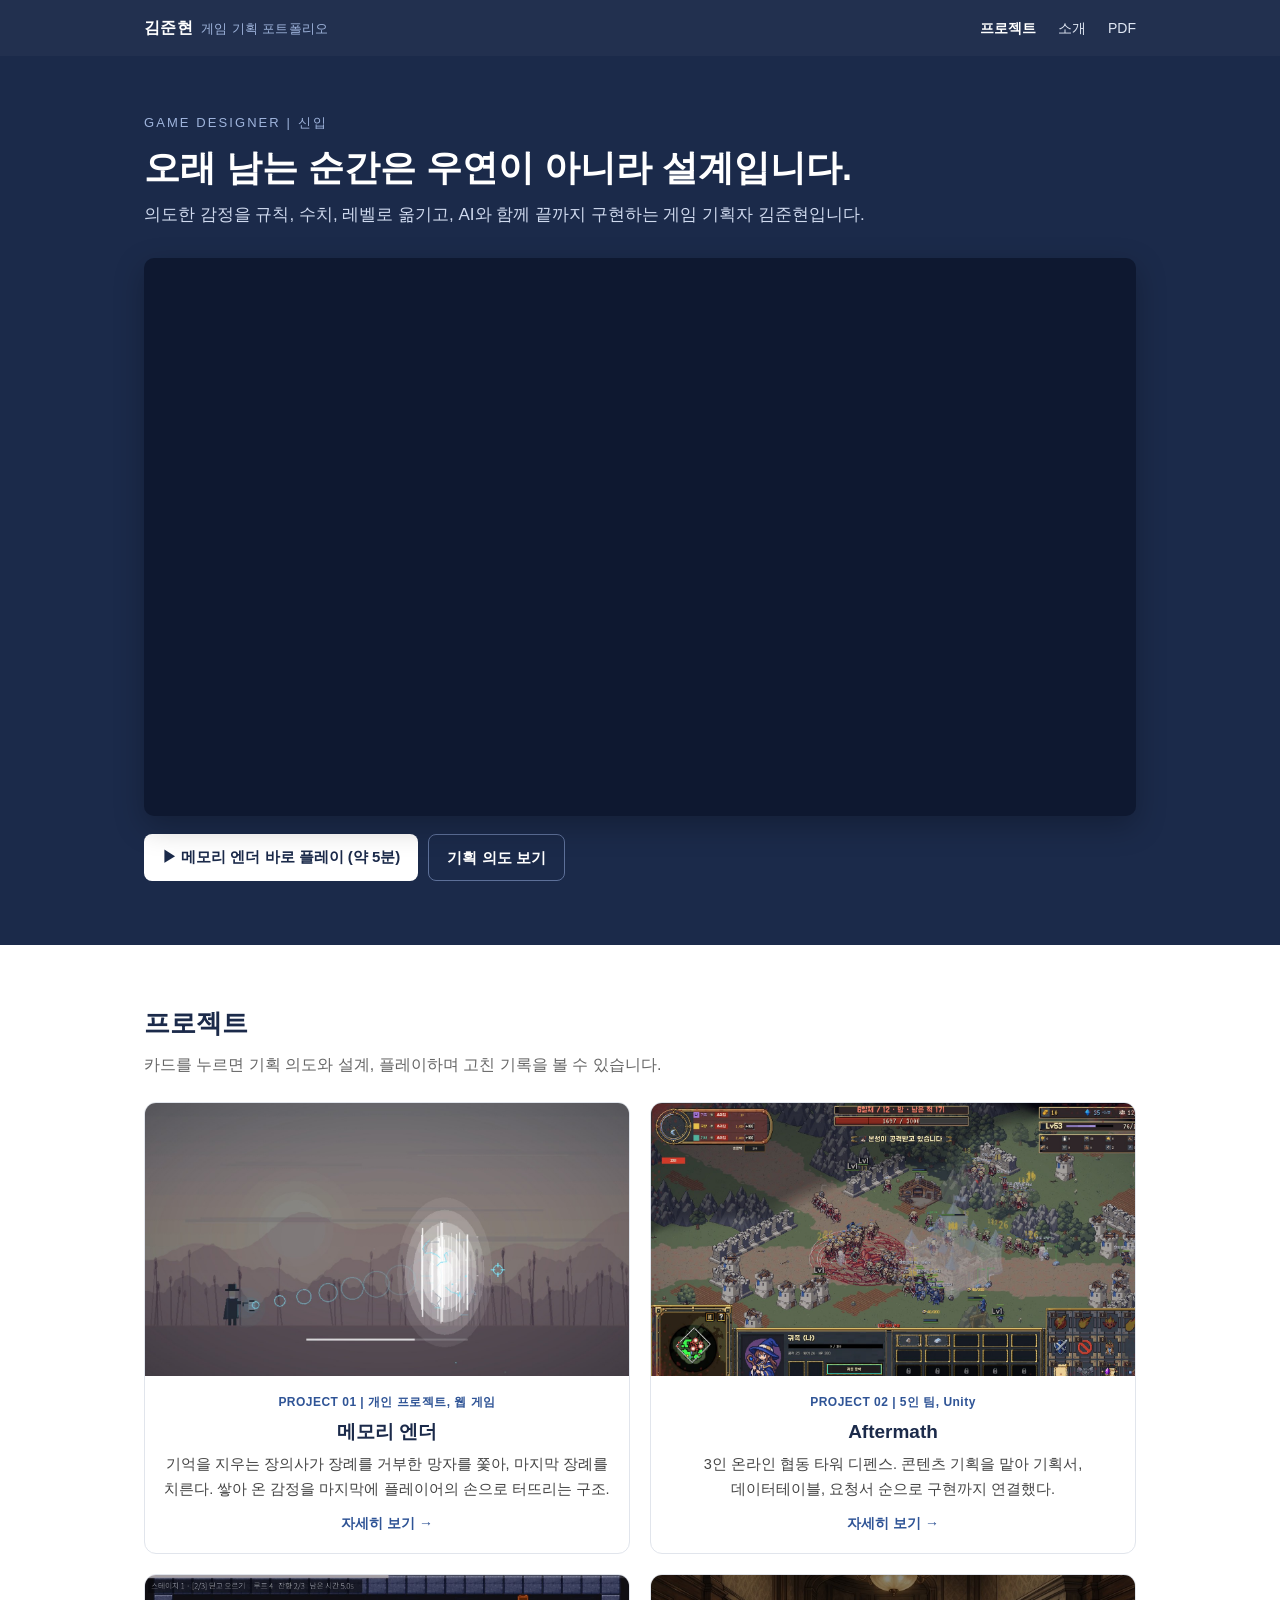
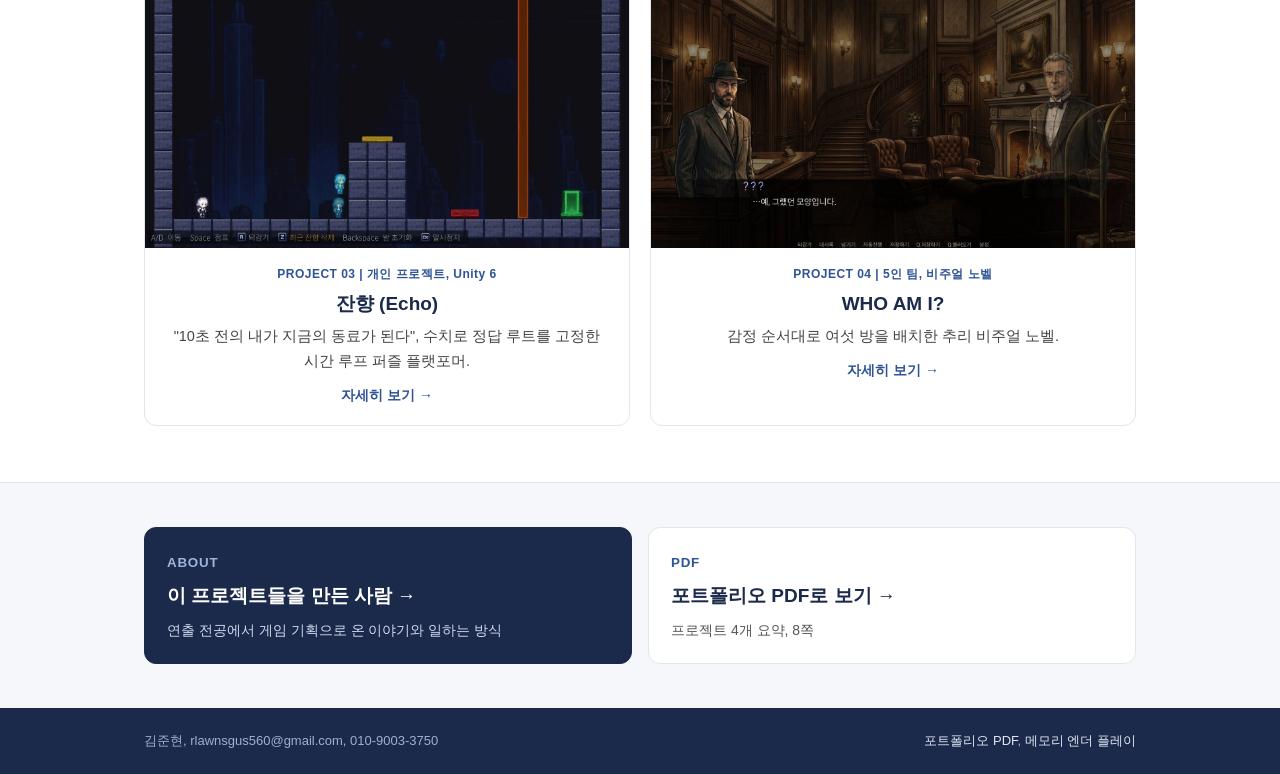
==== commit c843ef8e: "Aftermath 플레이 인원 표기 수정 (3인 협동, 5인 팀) Co-Authored-By: Claude Opus 5.5 <noreply@anthropic.com> Claude-" ====
--- a/index.html
+++ b/index.html
@@ -12,11 +12,11 @@
 </div></header>
 <section class="s"><div class="wrap">
 <h2 class="t">프로젝트</h2><p class="st">카드를 누르면 기획 의도와 설계, 플레이하며 고친 기록을 볼 수 있습니다.</p>
-<div class="cards"><a class="card" href="projects/memory-ender.html"><div class="thumb"><img src="assets/img/me-climax.jpg" alt=""></div><div class="c"><div class="tag">PROJECT 01 | 개인 프로젝트, 웹 게임</div><h4>메모리 엔더</h4><p>기억을 지우는 장의사가 장례를 거부한 망자를 쫓아, 마지막 장례를 치른다. 쌓아 온 감정을 마지막에 플레이어의 손으로 터뜨리는 구조.</p><div class="more">자세히 보기 →</div></div></a><a class="card" href="projects/aftermath.html"><div class="thumb"><img src="assets/img/af-battle-full.jpg" alt=""></div><div class="c"><div class="tag">PROJECT 02 | 5인 팀, Unity</div><h4>Aftermath</h4><p>온라인 협동 타워 디펜스. 콘텐츠 기획을 맡아 기획서, 데이터테이블, 요청서 순으로 구현까지 연결했다.</p><div class="more">자세히 보기 →</div></div></a><a class="card" href="projects/echo.html"><div class="thumb"><img src="assets/img/echo-tower.jpg" alt=""></div><div class="c"><div class="tag">PROJECT 03 | 개인 프로젝트, Unity 6</div><h4>잔향 (Echo)</h4><p>"10초 전의 내가 지금의 동료가 된다", 수치로 정답 루트를 고정한 시간 루프 퍼즐 플랫포머.</p><div class="more">자세히 보기 →</div></div></a><a class="card" href="projects/whoami.html"><div class="thumb"><img src="assets/img/who-lobby.jpg" alt=""></div><div class="c"><div class="tag">PROJECT 04 | 5인 팀, 비주얼 노벨</div><h4>WHO AM I?</h4><p>감정 순서대로 여섯 방을 배치한 추리 비주얼 노벨.</p><div class="more">자세히 보기 →</div></div></a></div>
+<div class="cards"><a class="card" href="projects/memory-ender.html"><div class="thumb"><img src="assets/img/me-climax.jpg" alt=""></div><div class="c"><div class="tag">PROJECT 01 | 개인 프로젝트, 웹 게임</div><h4>메모리 엔더</h4><p>기억을 지우는 장의사가 장례를 거부한 망자를 쫓아, 마지막 장례를 치른다. 쌓아 온 감정을 마지막에 플레이어의 손으로 터뜨리는 구조.</p><div class="more">자세히 보기 →</div></div></a><a class="card" href="projects/aftermath.html"><div class="thumb"><img src="assets/img/af-battle-full.jpg" alt=""></div><div class="c"><div class="tag">PROJECT 02 | 5인 팀, Unity</div><h4>Aftermath</h4><p>3인 온라인 협동 타워 디펜스. 콘텐츠 기획을 맡아 기획서, 데이터테이블, 요청서 순으로 구현까지 연결했다.</p><div class="more">자세히 보기 →</div></div></a><a class="card" href="projects/echo.html"><div class="thumb"><img src="assets/img/echo-tower.jpg" alt=""></div><div class="c"><div class="tag">PROJECT 03 | 개인 프로젝트, Unity 6</div><h4>잔향 (Echo)</h4><p>"10초 전의 내가 지금의 동료가 된다", 수치로 정답 루트를 고정한 시간 루프 퍼즐 플랫포머.</p><div class="more">자세히 보기 →</div></div></a><a class="card" href="projects/whoami.html"><div class="thumb"><img src="assets/img/who-lobby.jpg" alt=""></div><div class="c"><div class="tag">PROJECT 04 | 5인 팀, 비주얼 노벨</div><h4>WHO AM I?</h4><p>감정 순서대로 여섯 방을 배치한 추리 비주얼 노벨.</p><div class="more">자세히 보기 →</div></div></a></div>
 </div></section>
 <section class="next"><div class="wrap"><div class="grid">
 <a class="box dark" href="about.html"><small>ABOUT</small><b>이 프로젝트들을 만든 사람 →</b><span>연출 전공에서 게임 기획으로 온 이야기와 일하는 방식</span></a>
 <a class="box" href="files/portfolio.pdf"><small>PDF</small><b>포트폴리오 PDF로 보기 →</b><span>프로젝트 4개 요약, 8쪽</span></a>
 </div></div></section>
 <footer><div class="wrap"><span>김준현, rlawnsgus560@gmail.com, 010-9003-3750</span><span><a href="files/portfolio.pdf">포트폴리오 PDF</a>, <a href="https://sei-ban.github.io/memory-ender/?v=1124" target="_blank" rel="noopener">메모리 엔더 플레이</a></span></div></footer>
-<script src="assets/site.js?v=3"></script></body></html>+<script src="assets/site.js?v=4"></script></body></html>
